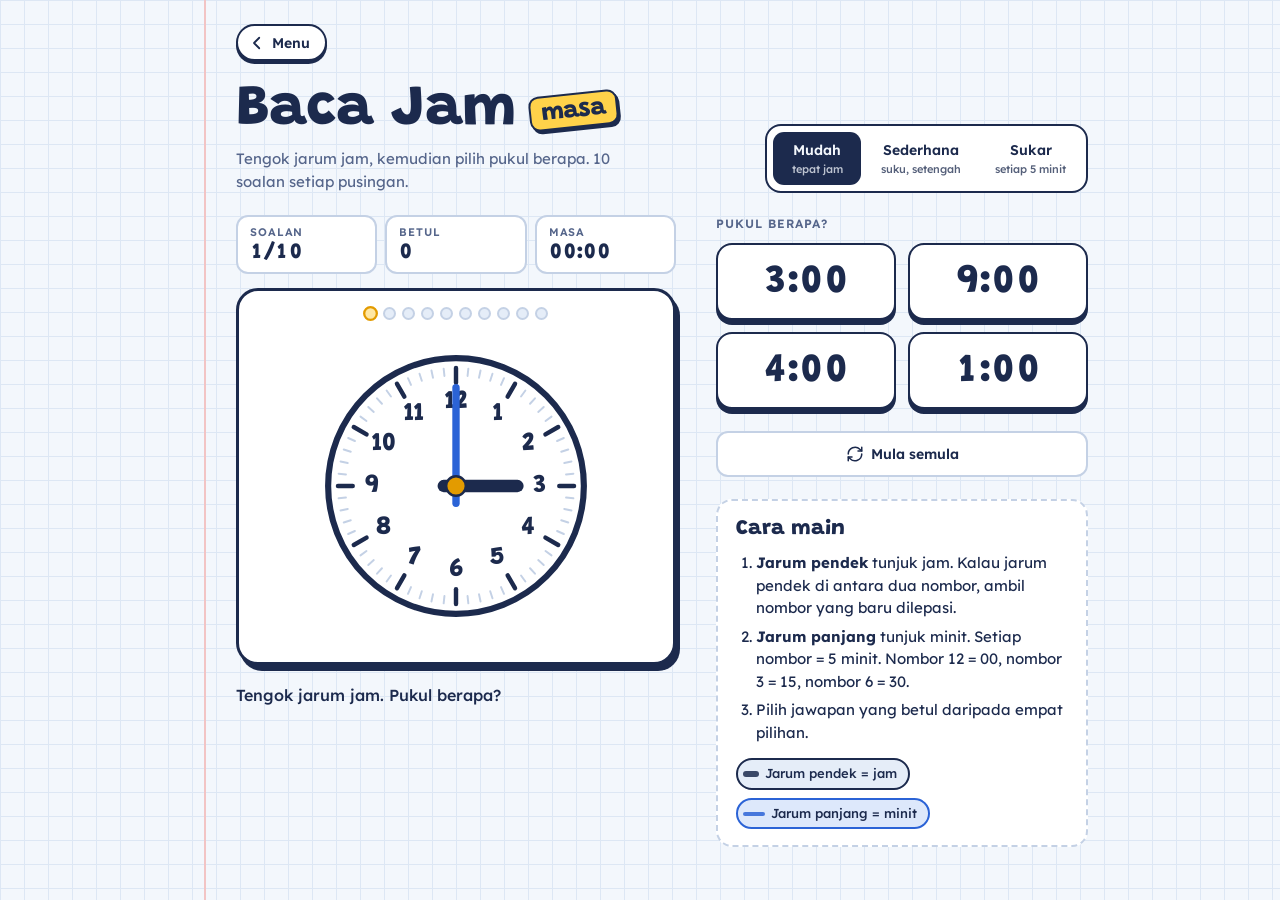
==== games/baca-jam/index.html @ bdeca7be "Main Nombor: menu + 5 game" ====
<!doctype html>
<html lang="ms">
<head>
<meta charset="utf-8">
<meta name="viewport" content="width=device-width, initial-scale=1">
<meta name="description" content="Belajar baca jam analog. Tengok jarum jam dan pilih pukul berapa.">
<meta name="theme-color" content="#F3F7FC" media="(prefers-color-scheme: light)">
<meta name="theme-color" content="#161C26" media="(prefers-color-scheme: dark)">
<link rel="icon" href="../../assets/icon.svg" type="image/svg+xml">
<title>Baca Jam · Main Nombor</title>
<link rel="preconnect" href="https://fonts.googleapis.com">
<link rel="preconnect" href="https://fonts.gstatic.com" crossorigin>
<link rel="stylesheet" href="https://fonts.googleapis.com/css2?family=Grandstander:wght@600;800&family=Lexend:wght@400;500;600&display=swap">
<link rel="stylesheet" href="../../assets/common.css">
<style>
.clock-wrap{display:flex;flex-direction:column;align-items:center;gap:12px;padding:16px 0 4px}
.clock{width:min(100%,300px);height:auto;display:block;overflow:visible}
.clock .face{fill:var(--card);stroke:var(--edge);stroke-width:5}
.clock .rim{fill:var(--box)}
.clock .tick{stroke:var(--thin);stroke-width:1.6;stroke-linecap:round}
.clock .tick.big{stroke:var(--ink);stroke-width:3.6}
.clock .hr-num{fill:var(--ink);font-family:var(--f-display);font-weight:800;font-size:21px;text-anchor:middle;dominant-baseline:central}
.clock .min-num{fill:var(--muted);font-family:var(--f-body);font-weight:600;font-size:10px;text-anchor:middle;dominant-baseline:central}
.clock .hand{stroke-linecap:round;transition:transform .7s cubic-bezier(.3,.7,.3,1)}
.clock .hand.h{stroke:var(--ink);stroke-width:10}
.clock .hand.m{stroke:var(--pen);stroke-width:6}
.clock .pin{fill:var(--sel);stroke:var(--edge);stroke-width:2}
.clock.mins-off .min-num{display:none}
.say{font-weight:600;background:var(--ok-bg);color:var(--ok-ink);border:2px solid var(--ok);border-radius:999px;padding:4px 14px;text-align:center}
.say.bad{background:var(--box);color:var(--ink);border-color:var(--thin)}

.choices{display:grid;grid-template-columns:repeat(2,minmax(0,1fr));gap:12px}
.choices .num{font-size:40px;padding:18px 0 15px;font-variant-numeric:tabular-nums}
.restart{width:100%}
.chip.hh{border-color:var(--edge);background:var(--box);color:var(--ink)}
.chip.hh i{background:var(--ink);height:6px;width:16px;border-radius:3px}
.chip.mm{border-color:var(--pen);background:var(--same);color:var(--ink)}
.chip.mm i{background:var(--pen);height:4px;width:22px;border-radius:2px}
.lvl small{font-size:11px;font-weight:500;opacity:.75}
@media (max-width:780px){.play{gap:18px}.clock{width:min(100%,250px)}}
@media (max-width:560px){.lvl small{display:none}}
</style>
</head>
<body>
<main class="page">
  <a class="back" href="../../index.html"><svg viewBox="0 0 24 24" aria-hidden="true"><path d="M15 5l-7 7 7 7"/></svg>Menu</a>

  <header class="top">
    <div class="brand">
      <h1>Baca Jam <span class="tag">masa</span></h1>
      <p>Tengok jarum jam, kemudian pilih pukul berapa. 10 soalan setiap pusingan.</p>
    </div>
    <div class="levels" role="group" aria-label="Pilih level">
      <button type="button" class="lvl" id="lvl-mudah" data-level="mudah">Mudah<small>tepat jam</small></button>
      <button type="button" class="lvl" id="lvl-sederhana" data-level="sederhana">Sederhana<small>suku, setengah</small></button>
      <button type="button" class="lvl" id="lvl-sukar" data-level="sukar">Sukar<small>setiap 5 minit</small></button>
    </div>
  </header>

  <section class="play">
    <div class="board-col">
      <div class="stats">
        <div class="stat"><span>Soalan</span><b id="st-q">1/10</b></div>
        <div class="stat"><span>Betul</span><b id="st-ok">0</b></div>
        <div class="stat"><span>Masa</span><b id="st-time">00:00</b></div>
      </div>
      <div class="sheet q-sheet">
        <div class="dots" id="dots" role="img"></div>
        <div id="q-area">
          <div class="clock-wrap">
            <svg class="clock" id="clock" viewBox="-122 -122 244 244" role="img" aria-label="Jam">
              <circle class="face" r="104"/>
              <g id="ticks"></g>
              <line class="hand h" id="hand-h" x1="0" y1="10" x2="0" y2="-50"/>
              <line class="hand m" id="hand-m" x1="0" y1="14" x2="0" y2="-80"/>
              <circle class="pin" r="8"/>
            </svg>
            <div class="say" id="say" hidden></div>
          </div>
        </div>
        <div class="result" id="result" hidden>
          <div class="stars" id="stars" aria-hidden="true"></div>
          <h2 id="res-title">Tahniah!</h2>
          <p id="res-text"></p>
          <div class="review" id="res-list"></div>
          <div class="win-actions">
            <button type="button" class="act primary" id="again">Main lagi</button>
            <button type="button" class="act" id="up" hidden></button>
          </div>
        </div>
      </div>
      <p class="status" id="status" role="status" aria-live="polite"></p>
    </div>

    <aside class="side">
      <div id="pad-wrap">
        <p class="label">Pukul berapa?</p>
        <div class="choices" id="choices"></div>
      </div>
      <button type="button" class="act primary next" id="next" hidden><span>Seterusnya</span><svg viewBox="0 0 24 24"><path d="M5 12h14M13 6l6 6-6 6"/></svg></button>
      <button type="button" class="act restart" id="restart"><svg viewBox="0 0 24 24"><path d="M3 12a9 9 0 0 1 15.5-6.2L21 8"/><path d="M21 3v5h-5"/><path d="M21 12a9 9 0 0 1-15.5 6.2L3 16"/><path d="M3 21v-5h5"/></svg>Mula semula</button>
      <div class="rules">
        <h2>Cara main</h2>
        <ol>
          <li><b>Jarum pendek</b> tunjuk jam. Kalau jarum pendek di antara dua nombor, ambil nombor yang baru dilepasi.</li>
          <li><b>Jarum panjang</b> tunjuk minit. Setiap nombor = 5 minit. Nombor 12 = 00, nombor 3 = 15, nombor 6 = 30.</li>
          <li>Pilih jawapan yang betul daripada empat pilihan.</li>
        </ol>
        <div class="legend">
          <span class="chip hh"><i></i>Jarum pendek = jam</span>
          <span class="chip mm"><i></i>Jarum panjang = minit</span>
        </div>
      </div>
    </aside>
  </section>
</main>

<script src="../../assets/common.js"></script>
<script src="../../assets/quiz.js"></script>
<script>
(() => {
const $=id=>document.getElementById(id);
const r=OG.rand;
const LEVELS={
  mudah:    {label:'Mudah',ok:m=>m===0},
  sederhana:{label:'Sederhana',ok:m=>m%15===0},
  sukar:    {label:'Sukar',ok:m=>m%5===0}
};
const ORDER=['mudah','sederhana','sukar'];
let level=OG.get('baca-jam:level','mudah');
if(!LEVELS[level])level='mudah';

/* ===== Lukis muka jam ===== */
const NS='http://www.w3.org/2000/svg';
(function drawFace(){
  const g=$('ticks');
  const el=(tag,attrs,text)=>{const e=document.createElementNS(NS,tag);for(const k in attrs)e.setAttribute(k,attrs[k]);if(text!=null)e.textContent=text;g.appendChild(e);};
  for(let k=0;k<60;k++){
    const a=k*Math.PI/30,big=k%5===0,r1=big?84:90,r2=96;
    el('line',{class:'tick'+(big?' big':''),x1:Math.sin(a)*r1,y1:-Math.cos(a)*r1,x2:Math.sin(a)*r2,y2:-Math.cos(a)*r2});
  }
  for(let h=1;h<=12;h++){
    const a=h*Math.PI/6;
    el('text',{class:'hr-num',x:Math.sin(a)*68,y:-Math.cos(a)*68},h);
    el('text',{class:'min-num',x:Math.sin(a)*114,y:-Math.cos(a)*114},String(h*5%60).padStart(2,'0'));
  }
})();

/* Jarum sentiasa pusing ke depan (ikut arah jam) */
const deg={h:0,m:0};
function turn(id,target){
  const cur=deg[id],diff=((target-cur)%360+360)%360;
  deg[id]=cur+diff;
  $('hand-'+id).style.transform=`rotate(${deg[id]}deg)`;
}

/* ===== Masa dalam perkataan ===== */
const NUM=['','satu','dua','tiga','empat','lima','enam','tujuh','lapan','sembilan','sepuluh','sebelas','dua belas'];
const nextH=h=>h%12+1;
function minWords(m){
  if(m<10)return NUM[m];
  if(m===10)return 'sepuluh';
  if(m<20)return m===11?'sebelas':NUM[m-10]+' belas';
  const t=Math.floor(m/10),o=m%10;
  return NUM[t]+' puluh'+(o?' '+NUM[o]:'');
}
function words(h,m){
  if(m===0)return `pukul ${NUM[h]}`;
  if(m===15)return `pukul ${NUM[h]} suku`;
  if(m===30)return `pukul ${NUM[h]} setengah`;
  if(m===45)return `pukul ${NUM[nextH(h)]} kurang suku`;
  return `pukul ${NUM[h]} ${minWords(m)} minit`;
}
const fmt=(h,m)=>`${h}:${String(m).padStart(2,'0')}`;
const norm=h=>((h-1)%12+12)%12+1;

/* ===== Soalan ===== */
function make(lv){
  const h=r(1,12);
  const m=lv==='mudah'?0:lv==='sederhana'?OG.pick([0,15,30,45,15,30,45]):r(0,11)*5;
  return {key:fmt(h,m),h,m,answer:fmt(h,m),lv};
}

function choicesFor(q){
  const ok=LEVELS[q.lv].ok,set=new Set([q.answer]);
  const c=[];
  const add=(h,m)=>{m=((m%60)+60)%60;if(ok(m))c.push(fmt(norm(h),m));};
  add(q.m===0?12:q.m/5,(q.h%12)*5);          // jarum tertukar
  add(q.h+1,q.m);add(q.h-1,q.m);              // salah jam
  if(q.lv==='mudah'){add(q.h+2,0);add(q.h-2,0);add(q.h+6,0);}
  else{
    const step=q.lv==='sederhana'?15:5;
    add(q.h,q.m+step);add(q.h,q.m-step);add(q.h,q.m+30);add(q.h+1,q.m+step);
  }
  for(const v of OG.shuffle(c)){if(set.size>=4)break;set.add(v);}
  while(set.size<4){const m=q.lv==='mudah'?0:q.lv==='sederhana'?OG.pick([0,15,30,45]):r(0,11)*5;set.add(fmt(r(1,12),m));}
  return OG.shuffle([...set]);
}

function show(q){
  $('pad-wrap').hidden=false;
  $('say').hidden=true;
  turn('h',(q.h%12)*30+q.m*.5);
  turn('m',q.m*6);
  $('clock').setAttribute('aria-label','Jam analog. Jarum pendek dan jarum panjang. Pukul berapa?');
  const box=$('choices');box.innerHTML='';
  choicesFor(q).forEach(v=>{
    const b=document.createElement('button');
    b.type='button';b.className='num';b.textContent=v;b.dataset.v=v;
    b.addEventListener('click',()=>quiz.submit(v));
    box.appendChild(b);
  });
}

function reveal(q,given,ok){
  $('choices').querySelectorAll('.num').forEach(b=>{
    b.disabled=true;
    if(b.dataset.v===q.answer)b.classList.add('ok');else if(b.dataset.v===given)b.classList.add('bad');
  });
  const s=$('say');
  s.hidden=false;s.className='say'+(ok?'':' bad');
  s.textContent=`${q.answer} · ${words(q.h,q.m)}`;
  OG.flash(s,'pop');
}

const quiz=OG.quiz({
  game:'baca-jam',total:10,delay:1400,
  make,show,reveal,
  prompt:()=>'Tengok jarum jam. Pukul berapa?',
  praise:q=>`${OG.praise()} Pukul ${q.answer}.`,
  explain:q=>`Belum betul. Jam ini pukul ${q.answer} (${words(q.h,q.m)}).`,
  review:(q,given)=>({sum:`${q.answer} · ${words(q.h,q.m)}`,note:`kamu pilih ${given}`}),
  nextLevel:l=>{const i=ORDER.indexOf(l);return i<ORDER.length-1?{id:ORDER[i+1],label:'level '+LEVELS[ORDER[i+1]].label}:null;},
  onUp:id=>setLevel(id),
  onFinish:()=>{$('pad-wrap').hidden=true;}
});

function setLevel(l){
  level=l;OG.set('baca-jam:level',l);
  ORDER.forEach(x=>$('lvl-'+x).setAttribute('aria-pressed',String(x===l)));
  $('clock').classList.toggle('mins-off',l==='mudah');
  quiz.start(l);
}
document.querySelectorAll('.lvl').forEach(b=>b.addEventListener('click',()=>setLevel(b.dataset.level)));
$('restart').addEventListener('click',()=>quiz.start(level));
setLevel(level);
})();
</script>
</body>
</html>
---- assets/common.css ----
/* Main Nombor — design system dikongsi oleh menu dan semua game.
   Gaya: muka surat buku latihan sekolah (kertas petak + garis margin). Dark mode = papan hitam.
   Style khusus game (papan sudoku, jam, kad) duduk dalam <style> fail game masing-masing. */
:root{
  --paper:#F3F7FC; --grid:#DDE7F4; --margin:#F2C4C4;
  --card:#FFFFFF; --box:#E5EDF8; --ink:#1C2A4D; --muted:#56668B; --thin:#C4D1E5; --edge:#1C2A4D;
  --pen:#2B63D6; --pen-ink:#FFFFFF;
  --sel:#E39B00; --hl:#FFE7A3; --hl-soft:#FFF6DA; --same:#DDE8FB;
  --tag-bg:#FFD24A; --tag-ink:#1C2A4D;
  --ok:#23925A; --ok-bg:#D4F1E0; --ok-ink:#0F5F37;
  --bad:#D63838; --bad-bg:#FCDADA; --bad-ink:#9E1B1B;
  --veil:rgba(243,247,252,.92);
  /* warna latar ilustrasi kad game di menu */
  --acc-yellow:#FFE08A; --acc-sky:#CFE0FF; --acc-mint:#C4EDD6; --acc-pink:#FFD6DE; --acc-peach:#FFDDBA;
  --f-display:"Grandstander","Trebuchet MS",system-ui,sans-serif;
  --f-body:"Lexend",system-ui,-apple-system,"Segoe UI",Roboto,sans-serif;
}
@media (prefers-color-scheme: dark){
  :root:not([data-theme="light"]){
    --paper:#161C26; --grid:#1E2633; --margin:#4A2D36;
    --card:#212A38; --box:#1A2230; --ink:#EEF2F8; --muted:#9DAAC0; --thin:#38455A; --edge:#55647D;
    --pen:#6E9BFF; --pen-ink:#0F1520;
    --sel:#F2C94C; --hl:#4A4020; --hl-soft:#262A2C; --same:#24324E;
    --tag-bg:#F2C94C; --tag-ink:#161C26;
    --ok:#46C384; --ok-bg:#1B4A33; --ok-ink:#A3EEC6;
    --bad:#F06A6A; --bad-bg:#5A2328; --bad-ink:#FFB4B4;
    --veil:rgba(22,28,38,.92);
    --acc-yellow:#4A4020; --acc-sky:#24324E; --acc-mint:#1B4A33; --acc-pink:#4A2533; --acc-peach:#4A3420;
    color-scheme:dark;
  }
}
:root[data-theme="dark"]{
  --paper:#161C26; --grid:#1E2633; --margin:#4A2D36;
  --card:#212A38; --box:#1A2230; --ink:#EEF2F8; --muted:#9DAAC0; --thin:#38455A; --edge:#55647D;
  --pen:#6E9BFF; --pen-ink:#0F1520;
  --sel:#F2C94C; --hl:#4A4020; --hl-soft:#262A2C; --same:#24324E;
  --tag-bg:#F2C94C; --tag-ink:#161C26;
  --ok:#46C384; --ok-bg:#1B4A33; --ok-ink:#A3EEC6;
  --bad:#F06A6A; --bad-bg:#5A2328; --bad-ink:#FFB4B4;
  --veil:rgba(22,28,38,.92);
  --acc-yellow:#4A4020; --acc-sky:#24324E; --acc-mint:#1B4A33; --acc-pink:#4A2533; --acc-peach:#4A3420;
  color-scheme:dark;
}

*,*::before,*::after{box-sizing:border-box}
body{
  margin:0;
  background-color:var(--paper);
  background-image:linear-gradient(var(--grid) 1px,transparent 1px),linear-gradient(90deg,var(--grid) 1px,transparent 1px);
  background-size:24px 24px;
  color:var(--ink); font-family:var(--f-body); font-size:15px; line-height:1.5;
  -webkit-font-smoothing:antialiased; min-height:100vh;
}
[hidden]{display:none!important}
a{color:inherit}
button{font:inherit;color:inherit;touch-action:manipulation;-webkit-user-select:none;user-select:none}
button:focus-visible,a:focus-visible{outline:3px solid var(--pen);outline-offset:2px}

/* Page + garis margin buku latihan */
.page{position:relative;z-index:1;max-width:960px;margin:0 auto;padding-inline:16px;padding-block:20px 48px;display:flex;flex-direction:column;gap:22px}
@media (min-width:780px){
  .page{padding-inline:76px 32px;padding-top:24px}
  body::before{content:"";position:fixed;z-index:0;top:0;bottom:0;left:max(44px,calc(50% - 436px));width:2px;background:var(--margin);pointer-events:none}
}

/* Butang balik ke menu */
.back{align-self:flex-start;display:inline-flex;align-items:center;gap:6px;font-weight:600;font-size:14px;line-height:1;text-decoration:none;background:var(--card);border:2px solid var(--edge);border-radius:999px;padding:8px 15px 7px 10px;box-shadow:0 3px 0 var(--edge);transition:transform .08s,box-shadow .08s}
.back svg{width:18px;height:18px;fill:none;stroke:currentColor;stroke-width:2.4;stroke-linecap:round;stroke-linejoin:round}
.back:hover{background:var(--box)}
.back:active{transform:translateY(2px);box-shadow:0 1px 0 var(--edge)}

/* Header */
.top{display:flex;flex-wrap:wrap;align-items:flex-end;justify-content:space-between;gap:18px 24px}
.brand h1{margin:0;font-family:var(--f-display);font-weight:800;font-size:clamp(38px,7vw,58px);line-height:.95;letter-spacing:-.01em;display:flex;align-items:center;flex-wrap:wrap;gap:6px 14px;text-wrap:balance}
.tag{font-size:.42em;background:var(--tag-bg);color:var(--tag-ink);border:2px solid var(--edge);border-radius:10px;padding:5px 10px 3px;transform:rotate(-6deg);box-shadow:2px 3px 0 var(--edge);font-variant-numeric:tabular-nums;white-space:nowrap}
.brand p{margin:10px 0 0;color:var(--muted);max-width:46ch}

/* Pilihan level (segmented) */
.levels{display:flex;gap:6px;padding:6px;background:var(--card);border:2px solid var(--edge);border-radius:16px}
.lvl{font-weight:600;font-size:14px;line-height:1;background:transparent;border:0;border-radius:11px;padding:11px 14px 10px;display:flex;flex-direction:column;align-items:center;gap:7px;cursor:pointer;min-width:88px}
.lvl:hover{background:var(--box)}
.lvl[aria-pressed="true"]{background:var(--ink);color:var(--paper)}
.pips{display:flex;gap:4px}
.pips i{width:7px;height:7px;border-radius:50%;background:currentColor;opacity:.25}
.pips i.on{opacity:1}
@media (max-width:560px){.levels{width:100%}.lvl{flex:1;min-width:0;padding-inline:6px}}

/* Kawasan main: kiri = papan/soalan, kanan = butang + cara main */
.play{display:grid;grid-template-columns:minmax(0,440px) minmax(0,1fr);gap:30px 40px;align-items:start}
@media (max-width:780px){
  .play{grid-template-columns:minmax(0,1fr)}
  .board-col,.side{width:100%;max-width:440px;justify-self:center}
}
.side{display:flex;flex-direction:column;gap:22px}

/* Statistik */
.stats{display:flex;gap:8px;margin-bottom:14px}
.stat{flex:1;min-width:0;background:var(--card);border:2px solid var(--thin);border-radius:12px;padding:7px 12px 6px;display:flex;flex-direction:column}
.stat span{font-size:11px;letter-spacing:.08em;text-transform:uppercase;color:var(--muted);font-weight:600}
.stat b{font-family:var(--f-display);font-size:22px;font-weight:800;font-variant-numeric:tabular-nums;line-height:1.15}
.stat.warn b{color:var(--bad-ink)}

.status{margin:18px 0 0;min-height:1.5em;font-weight:500;font-size:16px}
.status.good{color:var(--ok-ink)}
.status.oops{color:var(--bad-ink)}
.label{font-size:12px;letter-spacing:.08em;text-transform:uppercase;color:var(--muted);font-weight:600;margin:0 0 10px}

/* Kad utama (papan soalan) */
.sheet{position:relative;background:var(--card);border:3px solid var(--edge);border-radius:22px;box-shadow:4px 6px 0 var(--edge)}

/* Butang besar (nombor / jawapan) */
.num{font-family:var(--f-display);font-weight:800;font-size:38px;line-height:1;background:var(--card);border:2px solid var(--edge);border-radius:16px;box-shadow:0 5px 0 var(--edge);padding:12px 0 9px;display:flex;flex-direction:column;align-items:center;gap:6px;cursor:pointer;transition:transform .08s,box-shadow .08s,background-color .15s}
.num small{font:500 11px/1 var(--f-body);color:var(--muted);white-space:nowrap}
.num:active:not(:disabled){transform:translateY(4px);box-shadow:0 1px 0 var(--edge)}
.num:disabled{opacity:.42;cursor:default;transform:translateY(3px);box-shadow:0 2px 0 var(--edge)}
.num.ok,.num.ok:disabled{opacity:1;background:var(--ok-bg);border-color:var(--ok);color:var(--ok-ink)}
.num.bad,.num.bad:disabled{opacity:1;background:var(--bad-bg);border-color:var(--bad);color:var(--bad-ink)}

/* Butang tindakan */
.actions{display:grid;grid-template-columns:repeat(3,minmax(0,1fr));gap:10px}
.act{font-weight:600;font-size:14px;line-height:1.2;background:var(--card);border:2px solid var(--thin);border-radius:12px;padding:12px 6px;cursor:pointer;display:flex;align-items:center;justify-content:center;gap:7px;text-decoration:none}
.act:hover{border-color:var(--edge)}
.act svg{width:18px;height:18px;flex:none;fill:none;stroke:currentColor;stroke-width:2;stroke-linecap:round;stroke-linejoin:round}
.act.primary{background:var(--pen);border-color:var(--pen);color:var(--pen-ink)}

/* Kotak cara main */
.rules{background:var(--card);border:2px dashed var(--thin);border-radius:16px;padding:16px 18px}
.rules h2{font-family:var(--f-display);font-weight:800;font-size:21px;line-height:1.2;margin:0 0 10px}
.rules ol{margin:0;padding-left:20px;display:grid;gap:6px}
.legend{display:flex;flex-wrap:wrap;gap:8px;margin-top:14px}
.chip{display:inline-flex;align-items:center;gap:6px;font-size:13px;font-weight:500;padding:4px 11px 4px 5px;border-radius:999px;border:2px solid}
.chip i{width:15px;height:15px;border-radius:4px;background:currentColor;opacity:.85}
.chip.ok{border-color:var(--ok);background:var(--ok-bg);color:var(--ok-ink)}
.chip.bad{border-color:var(--bad);background:var(--bad-bg);color:var(--bad-ink)}
.chip.sel{border-color:var(--sel);background:var(--hl);color:var(--ink)}
.chip.sel i{background:var(--sel)}
.chip.pen{border-color:var(--pen);background:var(--same);color:var(--ink)}
.chip.pen i{background:var(--pen)}
.kbd-tip{display:none;margin:14px 0 0;font-size:13px;color:var(--muted)}
@media (hover:hover) and (pointer:fine){.kbd-tip{display:block}}
kbd{font:600 12px/1.4 var(--f-body);border:1.5px solid var(--thin);border-bottom-width:3px;border-radius:6px;padding:0 6px;background:var(--paper);color:var(--ink)}

/* Skrin menang / keputusan */
.win{position:absolute;inset:-6px;background:var(--veil);backdrop-filter:blur(3px);-webkit-backdrop-filter:blur(3px);border-radius:24px;display:flex;flex-direction:column;align-items:center;justify-content:center;gap:10px;text-align:center;padding:20px;animation:rise .35s ease-out}
.win h2{font-family:var(--f-display);font-weight:800;font-size:clamp(36px,9vw,52px);margin:0;line-height:1}
.win p{margin:0;color:var(--muted);max-width:30ch}
.stars{display:flex;gap:6px;margin-bottom:4px}
.stars svg{width:46px;height:46px;fill:var(--thin);stroke:var(--edge);stroke-width:1.2;stroke-linejoin:round}
.stars svg.on{fill:var(--tag-bg);animation:pop .4s ease-out both}
.stars svg.on:nth-child(2){animation-delay:.15s}
.stars svg.on:nth-child(3){animation-delay:.3s}
.win-actions{display:flex;flex-wrap:wrap;gap:10px;justify-content:center;margin-top:8px}
.win-actions .act{padding-inline:16px}

@keyframes pop{0%{transform:scale(.8)}60%{transform:scale(1.12)}100%{transform:scale(1)}}
@keyframes shake{0%,100%{transform:translateX(0)}20%{transform:translateX(-6px)}40%{transform:translateX(6px)}60%{transform:translateX(-4px)}80%{transform:translateX(4px)}}
@keyframes wave{0%,100%{transform:translateY(0) scale(1)}45%{transform:translateY(-10px) scale(1.06)}}
@keyframes rise{from{opacity:0;transform:scale(.96)}to{opacity:1;transform:none}}
.pop{animation:pop .3s ease-out}
.shake{animation:shake .4s ease-in-out}
.wave{animation:wave .55s ease-in-out both}
@media (prefers-reduced-motion:reduce){*,*::before,*::after{animation:none!important;transition:none!important}}

/* ---------- Game jenis kuiz (assets/quiz.js): bulatan kemajuan, butang seterusnya, panel keputusan ---------- */
.q-sheet{padding:16px 16px 22px}
.dots{display:flex;justify-content:center;flex-wrap:wrap;gap:6px}
.dots i{width:13px;height:13px;border-radius:50%;background:var(--box);border:2px solid var(--thin);transition:background-color .2s,border-color .2s}
.dots i.cur{border-color:var(--sel);background:var(--hl);transform:scale(1.15)}
.dots i.ok{background:var(--ok);border-color:var(--ok)}
.dots i.bad{background:var(--bad);border-color:var(--bad)}
.next{width:100%;font-size:17px;padding:15px 12px;border-radius:14px;box-shadow:0 4px 0 var(--edge);border:2px solid var(--edge)!important}
.next:active{transform:translateY(3px);box-shadow:0 1px 0 var(--edge)}
.next svg{width:20px;height:20px}
.result{display:flex;flex-direction:column;align-items:center;gap:10px;text-align:center;padding:18px 6px 4px;animation:rise .35s ease-out}
.result h2{font-family:var(--f-display);font-weight:800;font-size:clamp(34px,8vw,48px);margin:0;line-height:1}
.result > p{margin:0;color:var(--muted)}
.review{width:100%;margin:8px 0 0;padding:12px 14px;background:var(--box);border-radius:14px;text-align:left}
.review h3{margin:0 0 6px;font-size:12px;letter-spacing:.08em;text-transform:uppercase;color:var(--muted);font-weight:600}
.review ul{list-style:none;margin:0;padding:0;display:grid;gap:4px}
.review li{display:flex;flex-wrap:wrap;align-items:baseline;justify-content:space-between;gap:2px 12px}
.review b{font-family:var(--f-display);font-weight:800;font-size:19px}
.review small{color:var(--bad-ink);font-size:13px}
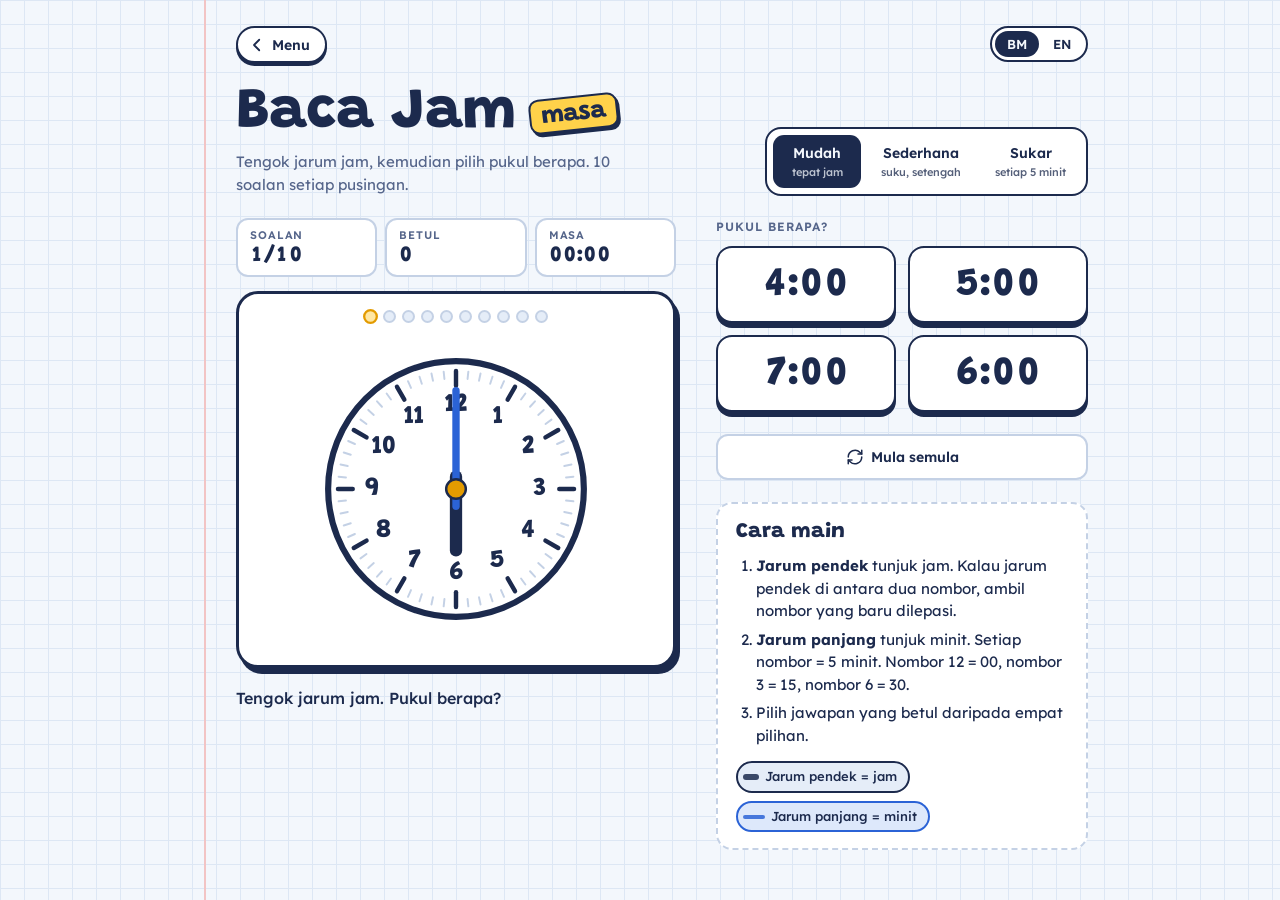
==== commit 52b1e24e: "update new code" ====
--- a/games/baca-jam/index.html
+++ b/games/baca-jam/index.html
@@ -3,11 +3,11 @@
 <head>
 <meta charset="utf-8">
 <meta name="viewport" content="width=device-width, initial-scale=1">
-<meta name="description" content="Belajar baca jam analog. Tengok jarum jam dan pilih pukul berapa.">
+<meta name="description" content="Belajar baca jam analog. Learn to tell the time on an analogue clock. Dwibahasa / bilingual.">
 <meta name="theme-color" content="#F3F7FC" media="(prefers-color-scheme: light)">
 <meta name="theme-color" content="#161C26" media="(prefers-color-scheme: dark)">
 <link rel="icon" href="../../assets/icon.svg" type="image/svg+xml">
-<title>Baca Jam · Main Nombor</title>
+<title data-en="Tell the Time · Main Nombor">Baca Jam · Main Nombor</title>
 <link rel="preconnect" href="https://fonts.googleapis.com">
 <link rel="preconnect" href="https://fonts.gstatic.com" crossorigin>
 <link rel="stylesheet" href="https://fonts.googleapis.com/css2?family=Grandstander:wght@600;800&family=Lexend:wght@400;500;600&display=swap">
@@ -16,7 +16,6 @@
 .clock-wrap{display:flex;flex-direction:column;align-items:center;gap:12px;padding:16px 0 4px}
 .clock{width:min(100%,300px);height:auto;display:block;overflow:visible}
 .clock .face{fill:var(--card);stroke:var(--edge);stroke-width:5}
-.clock .rim{fill:var(--box)}
 .clock .tick{stroke:var(--thin);stroke-width:1.6;stroke-linecap:round}
 .clock .tick.big{stroke:var(--ink);stroke-width:3.6}
 .clock .hr-num{fill:var(--ink);font-family:var(--f-display);font-weight:800;font-size:21px;text-anchor:middle;dominant-baseline:central}
@@ -43,26 +42,26 @@
 </head>
 <body>
 <main class="page">
-  <a class="back" href="../../index.html"><svg viewBox="0 0 24 24" aria-hidden="true"><path d="M15 5l-7 7 7 7"/></svg>Menu</a>
+  <div class="topbar"><a class="back" href="../../index.html#back"><svg viewBox="0 0 24 24" aria-hidden="true"><path d="M15 5l-7 7 7 7"/></svg>Menu</a></div>
 
   <header class="top">
     <div class="brand">
-      <h1>Baca Jam <span class="tag">masa</span></h1>
-      <p>Tengok jarum jam, kemudian pilih pukul berapa. 10 soalan setiap pusingan.</p>
+      <h1><span data-en="Tell the Time">Baca Jam</span> <span class="tag" data-en="time">masa</span></h1>
+      <p data-en="Look at the clock hands, then choose the time. 10 questions each round.">Tengok jarum jam, kemudian pilih pukul berapa. 10 soalan setiap pusingan.</p>
     </div>
-    <div class="levels" role="group" aria-label="Pilih level">
-      <button type="button" class="lvl" id="lvl-mudah" data-level="mudah">Mudah<small>tepat jam</small></button>
-      <button type="button" class="lvl" id="lvl-sederhana" data-level="sederhana">Sederhana<small>suku, setengah</small></button>
-      <button type="button" class="lvl" id="lvl-sukar" data-level="sukar">Sukar<small>setiap 5 minit</small></button>
+    <div class="levels" role="group" aria-label="Pilih level" data-en-label="Choose level">
+      <button type="button" class="lvl" id="lvl-mudah" data-level="mudah"><span data-en="Easy">Mudah</span><small data-en="o'clock">tepat jam</small></button>
+      <button type="button" class="lvl" id="lvl-sederhana" data-level="sederhana"><span data-en="Medium">Sederhana</span><small data-en="quarter, half">suku, setengah</small></button>
+      <button type="button" class="lvl" id="lvl-sukar" data-level="sukar"><span data-en="Hard">Sukar</span><small data-en="every 5 minutes">setiap 5 minit</small></button>
     </div>
   </header>
 
   <section class="play">
     <div class="board-col">
       <div class="stats">
-        <div class="stat"><span>Soalan</span><b id="st-q">1/10</b></div>
-        <div class="stat"><span>Betul</span><b id="st-ok">0</b></div>
-        <div class="stat"><span>Masa</span><b id="st-time">00:00</b></div>
+        <div class="stat"><span data-en="Question">Soalan</span><b id="st-q">1/10</b></div>
+        <div class="stat"><span data-en="Correct">Betul</span><b id="st-ok">0</b></div>
+        <div class="stat"><span data-en="Time">Masa</span><b id="st-time">00:00</b></div>
       </div>
       <div class="sheet q-sheet">
         <div class="dots" id="dots" role="img"></div>
@@ -80,11 +79,11 @@
         </div>
         <div class="result" id="result" hidden>
           <div class="stars" id="stars" aria-hidden="true"></div>
-          <h2 id="res-title">Tahniah!</h2>
+          <h2 id="res-title"></h2>
           <p id="res-text"></p>
           <div class="review" id="res-list"></div>
           <div class="win-actions">
-            <button type="button" class="act primary" id="again">Main lagi</button>
+            <button type="button" class="act primary" id="again" data-en="Play again">Main lagi</button>
             <button type="button" class="act" id="up" hidden></button>
           </div>
         </div>
@@ -94,21 +93,21 @@
 
     <aside class="side">
       <div id="pad-wrap">
-        <p class="label">Pukul berapa?</p>
+        <p class="label" data-en="What time is it?">Pukul berapa?</p>
         <div class="choices" id="choices"></div>
       </div>
       <button type="button" class="act primary next" id="next" hidden><span>Seterusnya</span><svg viewBox="0 0 24 24"><path d="M5 12h14M13 6l6 6-6 6"/></svg></button>
-      <button type="button" class="act restart" id="restart"><svg viewBox="0 0 24 24"><path d="M3 12a9 9 0 0 1 15.5-6.2L21 8"/><path d="M21 3v5h-5"/><path d="M21 12a9 9 0 0 1-15.5 6.2L3 16"/><path d="M3 21v-5h5"/></svg>Mula semula</button>
+      <button type="button" class="act restart" id="restart"><svg viewBox="0 0 24 24"><path d="M3 12a9 9 0 0 1 15.5-6.2L21 8"/><path d="M21 3v5h-5"/><path d="M21 12a9 9 0 0 1-15.5 6.2L3 16"/><path d="M3 21v-5h5"/></svg><span data-en="Restart">Mula semula</span></button>
       <div class="rules">
-        <h2>Cara main</h2>
+        <h2 data-en="How to play">Cara main</h2>
         <ol>
-          <li><b>Jarum pendek</b> tunjuk jam. Kalau jarum pendek di antara dua nombor, ambil nombor yang baru dilepasi.</li>
-          <li><b>Jarum panjang</b> tunjuk minit. Setiap nombor = 5 minit. Nombor 12 = 00, nombor 3 = 15, nombor 6 = 30.</li>
-          <li>Pilih jawapan yang betul daripada empat pilihan.</li>
+          <li data-en="The &lt;b&gt;short hand&lt;/b&gt; shows the hour. If it is between two numbers, use the number it has just passed."><b>Jarum pendek</b> tunjuk jam. Kalau jarum pendek di antara dua nombor, ambil nombor yang baru dilepasi.</li>
+          <li data-en="The &lt;b&gt;long hand&lt;/b&gt; shows the minutes. Each number = 5 minutes. 12 = 00, 3 = 15, 6 = 30."><b>Jarum panjang</b> tunjuk minit. Setiap nombor = 5 minit. Nombor 12 = 00, nombor 3 = 15, nombor 6 = 30.</li>
+          <li data-en="Choose the correct answer from four choices.">Pilih jawapan yang betul daripada empat pilihan.</li>
         </ol>
         <div class="legend">
-          <span class="chip hh"><i></i>Jarum pendek = jam</span>
-          <span class="chip mm"><i></i>Jarum panjang = minit</span>
+          <span class="chip hh"><i></i><span data-en="Short hand = hour">Jarum pendek = jam</span></span>
+          <span class="chip mm"><i></i><span data-en="Long hand = minutes">Jarum panjang = minit</span></span>
         </div>
       </div>
     </aside>
@@ -120,15 +119,14 @@
 <script>
 (() => {
 const $=id=>document.getElementById(id);
-const r=OG.rand;
+const r=OG.rand,L=OG.L;
 const LEVELS={
-  mudah:    {label:'Mudah',ok:m=>m===0},
-  sederhana:{label:'Sederhana',ok:m=>m%15===0},
-  sukar:    {label:'Sukar',ok:m=>m%5===0}
+  mudah:    {label:['Mudah','Easy'],ok:m=>m===0},
+  sederhana:{label:['Sederhana','Medium'],ok:m=>m%15===0},
+  sukar:    {label:['Sukar','Hard'],ok:m=>m%5===0}
 };
 const ORDER=['mudah','sederhana','sukar'];
-let level=OG.get('baca-jam:level','mudah');
-if(!LEVELS[level])level='mudah';
+const lbl=l=>L(LEVELS[l].label[0],LEVELS[l].label[1]);
 
 /* ===== Lukis muka jam ===== */
 const NS='http://www.w3.org/2000/svg';
@@ -154,22 +152,31 @@
   $('hand-'+id).style.transform=`rotate(${deg[id]}deg)`;
 }
 
-/* ===== Masa dalam perkataan ===== */
-const NUM=['','satu','dua','tiga','empat','lima','enam','tujuh','lapan','sembilan','sepuluh','sebelas','dua belas'];
+/* ===== Masa dalam perkataan (BM & English) ===== */
+const MS=['','satu','dua','tiga','empat','lima','enam','tujuh','lapan','sembilan','sepuluh','sebelas','dua belas'];
+const EN=['','one','two','three','four','five','six','seven','eight','nine','ten','eleven','twelve'];
 const nextH=h=>h%12+1;
-function minWords(m){
-  if(m<10)return NUM[m];
+function minMs(m){
+  if(m<10)return MS[m];
   if(m===10)return 'sepuluh';
-  if(m<20)return m===11?'sebelas':NUM[m-10]+' belas';
+  if(m<20)return m===11?'sebelas':MS[m-10]+' belas';
   const t=Math.floor(m/10),o=m%10;
-  return NUM[t]+' puluh'+(o?' '+NUM[o]:'');
-}
+  return MS[t]+' puluh'+(o?' '+MS[o]:'');
+}
+const minEn=m=>({5:'five',10:'ten',20:'twenty',25:'twenty-five'})[m];
 function words(h,m){
-  if(m===0)return `pukul ${NUM[h]}`;
-  if(m===15)return `pukul ${NUM[h]} suku`;
-  if(m===30)return `pukul ${NUM[h]} setengah`;
-  if(m===45)return `pukul ${NUM[nextH(h)]} kurang suku`;
-  return `pukul ${NUM[h]} ${minWords(m)} minit`;
+  if(OG.lang==='en'){
+    if(m===0)return `${EN[h]} o'clock`;
+    if(m===15)return `quarter past ${EN[h]}`;
+    if(m===30)return `half past ${EN[h]}`;
+    if(m===45)return `quarter to ${EN[nextH(h)]}`;
+    return m<30?`${minEn(m)} past ${EN[h]}`:`${minEn(60-m)} to ${EN[nextH(h)]}`;
+  }
+  if(m===0)return `pukul ${MS[h]}`;
+  if(m===15)return `pukul ${MS[h]} suku`;
+  if(m===30)return `pukul ${MS[h]} setengah`;
+  if(m===45)return `pukul ${MS[nextH(h)]} kurang suku`;
+  return `pukul ${MS[h]} ${minMs(m)} minit`;
 }
 const fmt=(h,m)=>`${h}:${String(m).padStart(2,'0')}`;
 const norm=h=>((h-1)%12+12)%12+1;
@@ -182,8 +189,7 @@
 }
 
 function choicesFor(q){
-  const ok=LEVELS[q.lv].ok,set=new Set([q.answer]);
-  const c=[];
+  const ok=LEVELS[q.lv].ok,set=new Set([q.answer]),c=[];
   const add=(h,m)=>{m=((m%60)+60)%60;if(ok(m))c.push(fmt(norm(h),m));};
   add(q.m===0?12:q.m/5,(q.h%12)*5);          // jarum tertukar
   add(q.h+1,q.m);add(q.h-1,q.m);              // salah jam
@@ -202,7 +208,7 @@
   $('say').hidden=true;
   turn('h',(q.h%12)*30+q.m*.5);
   turn('m',q.m*6);
-  $('clock').setAttribute('aria-label','Jam analog. Jarum pendek dan jarum panjang. Pukul berapa?');
+  $('clock').setAttribute('aria-label',L('Jam analog dengan jarum pendek dan jarum panjang. Pukul berapa?','Analogue clock with a short hand and a long hand. What time is it?'));
   const box=$('choices');box.innerHTML='';
   choicesFor(q).forEach(v=>{
     const b=document.createElement('button');
@@ -226,15 +232,16 @@
 const quiz=OG.quiz({
   game:'baca-jam',total:10,delay:1400,
   make,show,reveal,
-  prompt:()=>'Tengok jarum jam. Pukul berapa?',
-  praise:q=>`${OG.praise()} Pukul ${q.answer}.`,
-  explain:q=>`Belum betul. Jam ini pukul ${q.answer} (${words(q.h,q.m)}).`,
-  review:(q,given)=>({sum:`${q.answer} · ${words(q.h,q.m)}`,note:`kamu pilih ${given}`}),
-  nextLevel:l=>{const i=ORDER.indexOf(l);return i<ORDER.length-1?{id:ORDER[i+1],label:'level '+LEVELS[ORDER[i+1]].label}:null;},
+  prompt:()=>L('Tengok jarum jam. Pukul berapa?','Look at the clock hands. What time is it?'),
+  praise:q=>`${OG.praise()} ${L('Pukul','It is')} ${q.answer}.`,
+  explain:q=>L(`Belum betul. Jam ini pukul ${q.answer} (${words(q.h,q.m)}).`,`Not quite. This clock shows ${q.answer} (${words(q.h,q.m)}).`),
+  review:(q,given)=>({sum:`${q.answer} · ${words(q.h,q.m)}`,note:L(`kamu pilih ${given}`,`you chose ${given}`)}),
+  nextLevel:l=>{const i=ORDER.indexOf(l);return i<ORDER.length-1?{id:ORDER[i+1],label:L('level ','')+lbl(ORDER[i+1])}:null;},
   onUp:id=>setLevel(id),
   onFinish:()=>{$('pad-wrap').hidden=true;}
 });
 
+let level;
 function setLevel(l){
   level=l;OG.set('baca-jam:level',l);
   ORDER.forEach(x=>$('lvl-'+x).setAttribute('aria-pressed',String(x===l)));
@@ -243,7 +250,12 @@
 }
 document.querySelectorAll('.lvl').forEach(b=>b.addEventListener('click',()=>setLevel(b.dataset.level)));
 $('restart').addEventListener('click',()=>quiz.start(level));
-setLevel(level);
+OG.onLang(()=>setLevel(level));
+
+/* Umur dari menu: ≤7 Mudah, 8 Sederhana, 9+ Sukar */
+const fromAge=OG.levelForAge(OG.ageParam(),7,8);
+const saved=fromAge||OG.get('baca-jam:level','mudah');
+setLevel(LEVELS[saved]?saved:'mudah');
 })();
 </script>
 </body>
--- a/assets/common.css
+++ b/assets/common.css
@@ -11,7 +11,7 @@
   --bad:#D63838; --bad-bg:#FCDADA; --bad-ink:#9E1B1B;
   --veil:rgba(243,247,252,.92);
   /* warna latar ilustrasi kad game di menu */
-  --acc-yellow:#FFE08A; --acc-sky:#CFE0FF; --acc-mint:#C4EDD6; --acc-pink:#FFD6DE; --acc-peach:#FFDDBA;
+  --acc-yellow:#FFE08A; --acc-sky:#CFE0FF; --acc-mint:#C4EDD6; --acc-pink:#FFD6DE; --acc-peach:#FFDDBA; --acc-lilac:#E2D8FF;
   --f-display:"Grandstander","Trebuchet MS",system-ui,sans-serif;
   --f-body:"Lexend",system-ui,-apple-system,"Segoe UI",Roboto,sans-serif;
 }
@@ -25,7 +25,7 @@
     --ok:#46C384; --ok-bg:#1B4A33; --ok-ink:#A3EEC6;
     --bad:#F06A6A; --bad-bg:#5A2328; --bad-ink:#FFB4B4;
     --veil:rgba(22,28,38,.92);
-    --acc-yellow:#4A4020; --acc-sky:#24324E; --acc-mint:#1B4A33; --acc-pink:#4A2533; --acc-peach:#4A3420;
+    --acc-yellow:#4A4020; --acc-sky:#24324E; --acc-mint:#1B4A33; --acc-pink:#4A2533; --acc-peach:#4A3420; --acc-lilac:#352C52;
     color-scheme:dark;
   }
 }
@@ -38,7 +38,7 @@
   --ok:#46C384; --ok-bg:#1B4A33; --ok-ink:#A3EEC6;
   --bad:#F06A6A; --bad-bg:#5A2328; --bad-ink:#FFB4B4;
   --veil:rgba(22,28,38,.92);
-  --acc-yellow:#4A4020; --acc-sky:#24324E; --acc-mint:#1B4A33; --acc-pink:#4A2533; --acc-peach:#4A3420;
+  --acc-yellow:#4A4020; --acc-sky:#24324E; --acc-mint:#1B4A33; --acc-pink:#4A2533; --acc-peach:#4A3420; --acc-lilac:#352C52;
   color-scheme:dark;
 }
 
@@ -64,10 +64,17 @@
 }
 
 /* Butang balik ke menu */
-.back{align-self:flex-start;display:inline-flex;align-items:center;gap:6px;font-weight:600;font-size:14px;line-height:1;text-decoration:none;background:var(--card);border:2px solid var(--edge);border-radius:999px;padding:8px 15px 7px 10px;box-shadow:0 3px 0 var(--edge);transition:transform .08s,box-shadow .08s}
+.back{display:inline-flex;align-items:center;gap:6px;font-weight:600;font-size:14px;line-height:1;text-decoration:none;background:var(--card);border:2px solid var(--edge);border-radius:999px;padding:8px 15px 7px 10px;box-shadow:0 3px 0 var(--edge);transition:transform .08s,box-shadow .08s}
 .back svg{width:18px;height:18px;fill:none;stroke:currentColor;stroke-width:2.4;stroke-linecap:round;stroke-linejoin:round}
 .back:hover{background:var(--box)}
 .back:active{transform:translateY(2px);box-shadow:0 1px 0 var(--edge)}
+
+/* Bar atas: butang Menu + pilihan bahasa */
+.topbar{display:flex;align-items:center;gap:12px;min-height:40px}
+.lang{margin-left:auto;display:flex;gap:2px;padding:3px;background:var(--card);border:2px solid var(--edge);border-radius:999px}
+.lang button{border:0;background:transparent;font-weight:600;font-size:13px;line-height:1;padding:7px 12px 6px;border-radius:999px;cursor:pointer}
+.lang button:hover{background:var(--box)}
+.lang button[aria-pressed="true"]{background:var(--ink);color:var(--paper)}
 
 /* Header */
 .top{display:flex;flex-wrap:wrap;align-items:flex-end;justify-content:space-between;gap:18px 24px}
